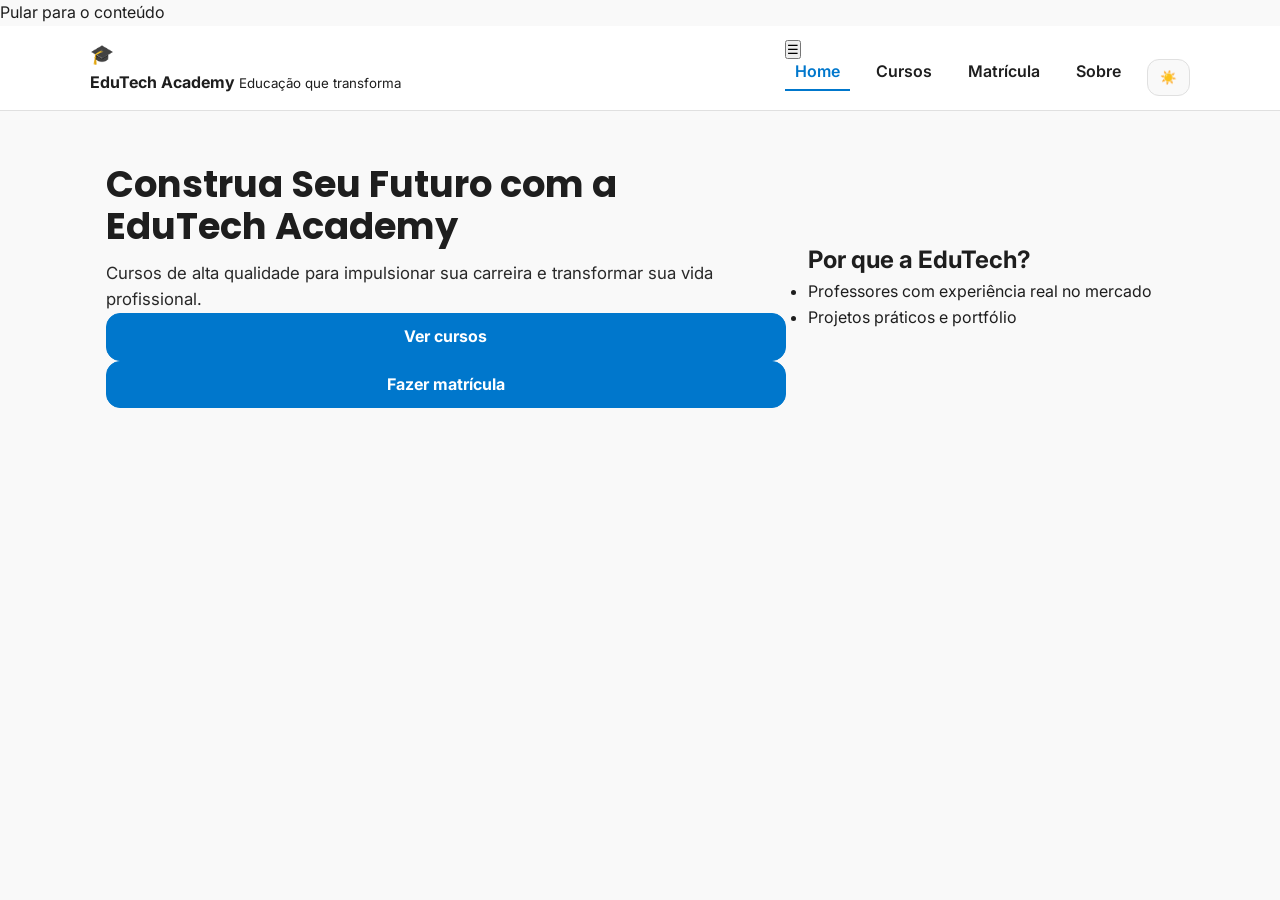
==== index.html @ 689e60e4 "first commit" ====
<html lang="pt-br">
<head>
  <meta charset="UTF-8" />
  <meta name="viewport" content="width=device-width, initial-scale=1.0" />
  <title>EduTech Academy | Home</title>

  <link rel="preconnect" href="https://fonts.googleapis.com" />
  <link rel="preconnect" href="https://fonts.gstatic.com" crossorigin />
  <link href="https://fonts.googleapis.com/css2?family=Inter:wght@300;400;500;600;700&family=Poppins:wght@500;600;700;800&display=swap" rel="stylesheet" />

  <link rel="stylesheet" href="style.css" />
  <script defer src="script.js"></script>
</head>
<body>
  <a class="skip-link" href="#conteudo">Pular para o conteúdo</a>

  <header class="site-header">
    <div class="container header-content">
      <div class="brand">
        <span class="logo" aria-hidden="true">🎓</span>
        <div>
          <strong class="brand-name">EduTech Academy</strong>
          <small class="brand-tagline">Educação que transforma</small>
        </div>
      </div>

      <nav class="nav" aria-label="Menu principal">
        <button class="nav-toggle" aria-label="Abrir menu" aria-expanded="false">☰</button>
        <ul class="nav-list">
          <li><a class="active" href="index.html">Home</a></li>
          <li><a href="cursos.html">Cursos</a></li>
          <li><a href="#matricula">Matrícula</a></li>
          <li><a href="#sobre">Sobre</a></li>
          <li>
            <button class="theme-btn" id="themeToggle" type="button" aria-label="Alternar tema">
              <span class="theme-icon" aria-hidden="true">🌙</span>
              <span class="theme-text">Tema</span>
            </button>
          </li>
        </ul>
      </nav>
    </div>
  </header>

  <main id="conteudo">
    <section class="hero">
      <div class="container hero-grid">
        <div class="hero-text">
          <h1>Construa Seu Futuro com a EduTech Academy</h1>
          <p>
            Cursos de alta qualidade para impulsionar sua carreira e transformar sua vida
            profissional.
          </p>
          <div class="hero-actions">
            <a class="btn" href="cursos.html">Ver cursos</a>
            <a class="btn btn-outline" href="#matricula">Fazer matrícula</a>
          </div>
        </div>

        <div class="hero-card" aria-label="Destaque">
          <h2>Por que a EduTech?</h2>
          <ul class="checklist">
            <li>Professores com experiência real no mercado</li>
            <li>Projetos práticos e portfólio</li>
</html>
---- style.css ----
@import url('https://fonts.googleapis.com/css2?family=Inter:wght@400;500;600&family=Poppins:wght@600;700&display=swap');

:root {
  /* Tipografia */
  --font-title: "Poppins", sans-serif;
  --font-body: "Inter", sans-serif;

  /* Modo Claro */
  --bg: #F9F9F9;
  --text: #1E1E1E;
  --primary: #0077CC;
  --card: #FFFFFF;
  --hover: #005FA3;
  --border: #E0E0E0;

  --shadow: 0 10px 30px rgba(0,0,0,0.08);
  --radius: 16px;
  --container: 1100px;
}

body.dark {
  /* Modo Escuro */
  --bg: #1E1E1E;
  --text: #F9F9F9;
  --primary: #4DA6FF;
  --card: #2C2C2C;
  --hover: #66BFFF;
  --border: #444444;

  --shadow: 0 10px 30px rgba(0,0,0,0.25);
}

* {
  margin: 0;
  padding: 0;
  box-sizing: border-box;
}

html { scroll-behavior: smooth; }

body {
  font-family: var(--font-body);
  background: var(--bg);
  color: var(--text);
  min-height: 100vh;
  line-height: 1.6;
}

img { max-width: 100%; display: block; }

a { text-decoration: none; color: inherit; }

.container {
  width: 100%;
  max-width: var(--container);
  margin: 0 auto;
  padding: 0 16px;
}

/* =========================
   HEADER
========================= */
header {
  border-bottom: 1px solid var(--border);
  background: var(--card);
  position: sticky;
  top: 0;
  z-index: 50;
}

.header-content {
  display: flex;
  align-items: center;
  justify-content: space-between;
  padding: 14px 0;
  gap: 20px;
}

.logo {
  font-family: var(--font-title);
  font-weight: 700;
  font-size: 1.2rem;
  color: var(--primary);
  letter-spacing: 0.3px;
}

nav ul {
  list-style: none;
  display: flex;
  gap: 16px;
  flex-wrap: wrap;
}

nav a {
  padding: 8px 10px;
  border-radius: 10px;
  font-weight: 600;
  transition: 0.2s;
}

nav a:hover {
  background: rgba(0, 119, 204, 0.10);
  color: var(--hover);
}

nav a.active {
  color: var(--primary);
  border-bottom: 2px solid var(--primary);
  border-radius: 0;
}

.theme-btn {
  border: 1px solid var(--border);
  background: var(--bg);
  color: var(--text);
  padding: 10px 12px;
  border-radius: 12px;
  cursor: pointer;
  transition: 0.2s;
  font-weight: 600;
}

.theme-btn:hover {
  border-color: var(--primary);
}

/* =========================
   HERO
========================= */
.hero {
  padding: 52px 0 24px;
}

.hero-grid {
  display: grid;
  grid-template-columns: 1.3fr 0.7fr;
  gap: 22px;
  align-items: center;
}

.hero h1 {
  font-family: var(--font-title);
  font-size: 2.3rem;
  line-height: 1.15;
  margin-bottom: 12px;
}

.hero p {
  font-size: 1.05rem;
  opacity: 0.95;
}

.hero-box {
  background: var(--card);
  border: 1px solid var(--border);
  border-radius: var(--radius);
  padding: 18px;
  box-shadow: var(--shadow);
}

.hero-box h3 {
  font-family: var(--font-title);
  margin-bottom: 8px;
}

.badges {
  display: flex;
  flex-wrap: wrap;
  gap: 10px;
  margin-top: 12px;
}

.badge {
  border: 1px solid var(--border);
  padding: 8px 10px;
  border-radius: 999px;
  font-weight: 600;
  font-size: 0.9rem;
  background: rgba(0, 119, 204, 0.07);
}

/* =========================
   SECTION
========================= */
section {
  padding: 26px 0;
}

.section-title {
  font-family: var(--font-title);
  font-size: 1.6rem;
  margin-bottom: 10px;
}

.section-subtitle {
  opacity: 0.9;
  margin-bottom: 18px;
}

/* =========================
   CARDS CURSOS
========================= */
.cards {
  display: grid;
  grid-template-columns: repeat(4, 1fr);
  gap: 16px;
}

.card {
  background: var(--card);
  border: 1px solid var(--border);
  border-radius: var(--radius);
  overflow: hidden;
  box-shadow: var(--shadow);
  display: flex;
  flex-direction: column;
}

.card .thumb {
  height: 150px;
  background: linear-gradient(135deg, rgba(0,119,204,0.18), rgba(0,119,204,0.05));
  display: flex;
  align-items: center;
  justify-content: center;
  font-family: var(--font-title);
  font-size: 1.05rem;
  padding: 10px;
  text-align: center;
}

.card .content {
  padding: 14px;
  display: flex;
  flex-direction: column;
  gap: 10px;
  flex: 1;
}

.card h3 {
  font-family: var(--font-title);
  font-size: 1.1rem;
  line-height: 1.2;
}

.card ul {
  list-style: none;
  display: grid;
  gap: 6px;
  font-weight: 500;
}

.card .btn {
  margin-top: auto;
}

/* =========================
   BOTÕES
========================= */
.btn {
  display: inline-block;
  width: 100%;
  text-align: center;
  padding: 10px 12px;
  border-radius: 14px;
  border: 1px solid var(--primary);
  background: var(--primary);
  color: #fff;
  font-weight: 700;
  cursor: pointer;
  transition: 0.2s;
}

.btn:hover {
  background: var(--hover);
  border-color: var(--hover);
}

.btn.secondary {
  background: transparent;
  color: var(--primary);
}

.btn.secondary:hover {
  background: rgba(0, 119, 204, 0.12);
  border-color: var(--hover);
  color: var(--hover);
}

/* =========================
   MATRÍCULA (FORM + SIDEBAR)
========================= */
.enroll-grid {
  display: grid;
  grid-template-columns: 1.2fr 0.8fr;
  gap: 16px;
  align-items: start;
}

.form-box, .sidebar {
  background: var(--card);
  border: 1px solid var(--border);
  border-radius: var(--radius);
  padding: 18px;
  box-shadow: var(--shadow);
}

.form-box h3 {
  font-family: var(--font-title);
  margin-bottom: 8px;
}

.form-grid {
  display: grid;
  grid-template-columns: 1fr 1fr;
  gap: 14px;
  margin-top: 14px;
}

.field {
  display: flex;
  flex-direction: column;
  gap: 6px;
}

.field label {
  font-weight: 700;
}

.field input, .field select {
  border: 1px solid var(--border);
  background: var(--bg);
  color: var(--text);
  padding: 11px 12px;
  border-radius: 12px;
  outline: none;
  transition: 0.2s;
}

.field input:focus, .field select:focus {
  border-color: var(--primary);
}

.field small {
  color: #ff3b3b;
  font-weight: 700;
  min-height: 18px;
}

.full {
  grid-column: 1 / -1;
}

.sidebar h3 {
  font-family: var(--font-title);
  margin-bottom: 10px;
}

.sidebar ul {
  list-style: none;
  display: grid;
  gap: 10px;
}

.sidebar li {
  border: 1px solid var(--border);
  padding: 10px 12px;
  border-radius: 14px;
  font-weight: 600;
  background: rgba(0, 119, 204, 0.06);
}

/* =========================
   PÁGINA CURSO (DETALHES)
========================= */
.course-page {
  padding: 32px 0;
}

.course-grid {
  display: grid;
  grid-template-columns: 1.25fr 0.75fr;
  gap: 16px;
  align-items: start;
}

.course-main, .course-info {
  background: var(--card);
  border: 1px solid var(--border);
  border-radius: var(--radius);
  padding: 18px;
  box-shadow: var(--shadow);
}

.course-main h1 {
  font-family: var(--font-title);
  font-size: 2rem;
  margin-bottom: 10px;
}

.course-main p {
  margin-bottom: 12px;
  opacity: 0.95;
}

.course-main h3 {
  font-family: var(--font-title);
  margin: 18px 0 10px;
}

.course-main ul {
  padding-left: 18px;
  display: grid;
  gap: 6px;
}

.course-info h3 {
  font-family: var(--font-title);
  margin-bottom: 10px;
}

.course-info ul {
  list-style: none;
  display: grid;
  gap: 10px;
  font-weight: 600;
  margin-bottom: 14px;
}

.actions {
  display: grid;
  gap: 10px;
}

/* =========================
   FOOTER
========================= */
footer {
  border-top: 1px solid var(--border);
  margin-top: 26px;
  background: var(--card);
}

.footer-grid {
  padding: 24px 0;
  display: grid;
  grid-template-columns: 1.2fr 1fr 1fr;
  gap: 18px;
}

.footer-grid h4 {
  font-family: var(--font-title);
  margin-bottom: 8px;
}

.footer-grid p, .footer-grid li, .footer-grid a {
  opacity: 0.95;
}

.footer-grid ul {
  list-style: none;
  display: grid;
  gap: 6px;
}

.footer-bottom {
  border-top: 1px solid var(--border);
  padding: 12px 0;
  text-align: center;
  opacity: 0.85;
}

/* =========================
   RESPONSIVO
========================= */
@media (max-width: 980px) {
  .cards {
    grid-template-columns: repeat(2, 1fr);
  }

  .hero-grid, .enroll-grid, .course-grid {
    grid-template-columns: 1fr;
  }
}

@media (max-width: 520px) {
  nav ul {
    gap: 8px;
  }

  .cards {
    grid-template-columns: 1fr;
  }

  .hero h1 {
    font-size: 1.8rem;
  }

  .form-grid {
    grid-template-columns: 1fr;
  }
}
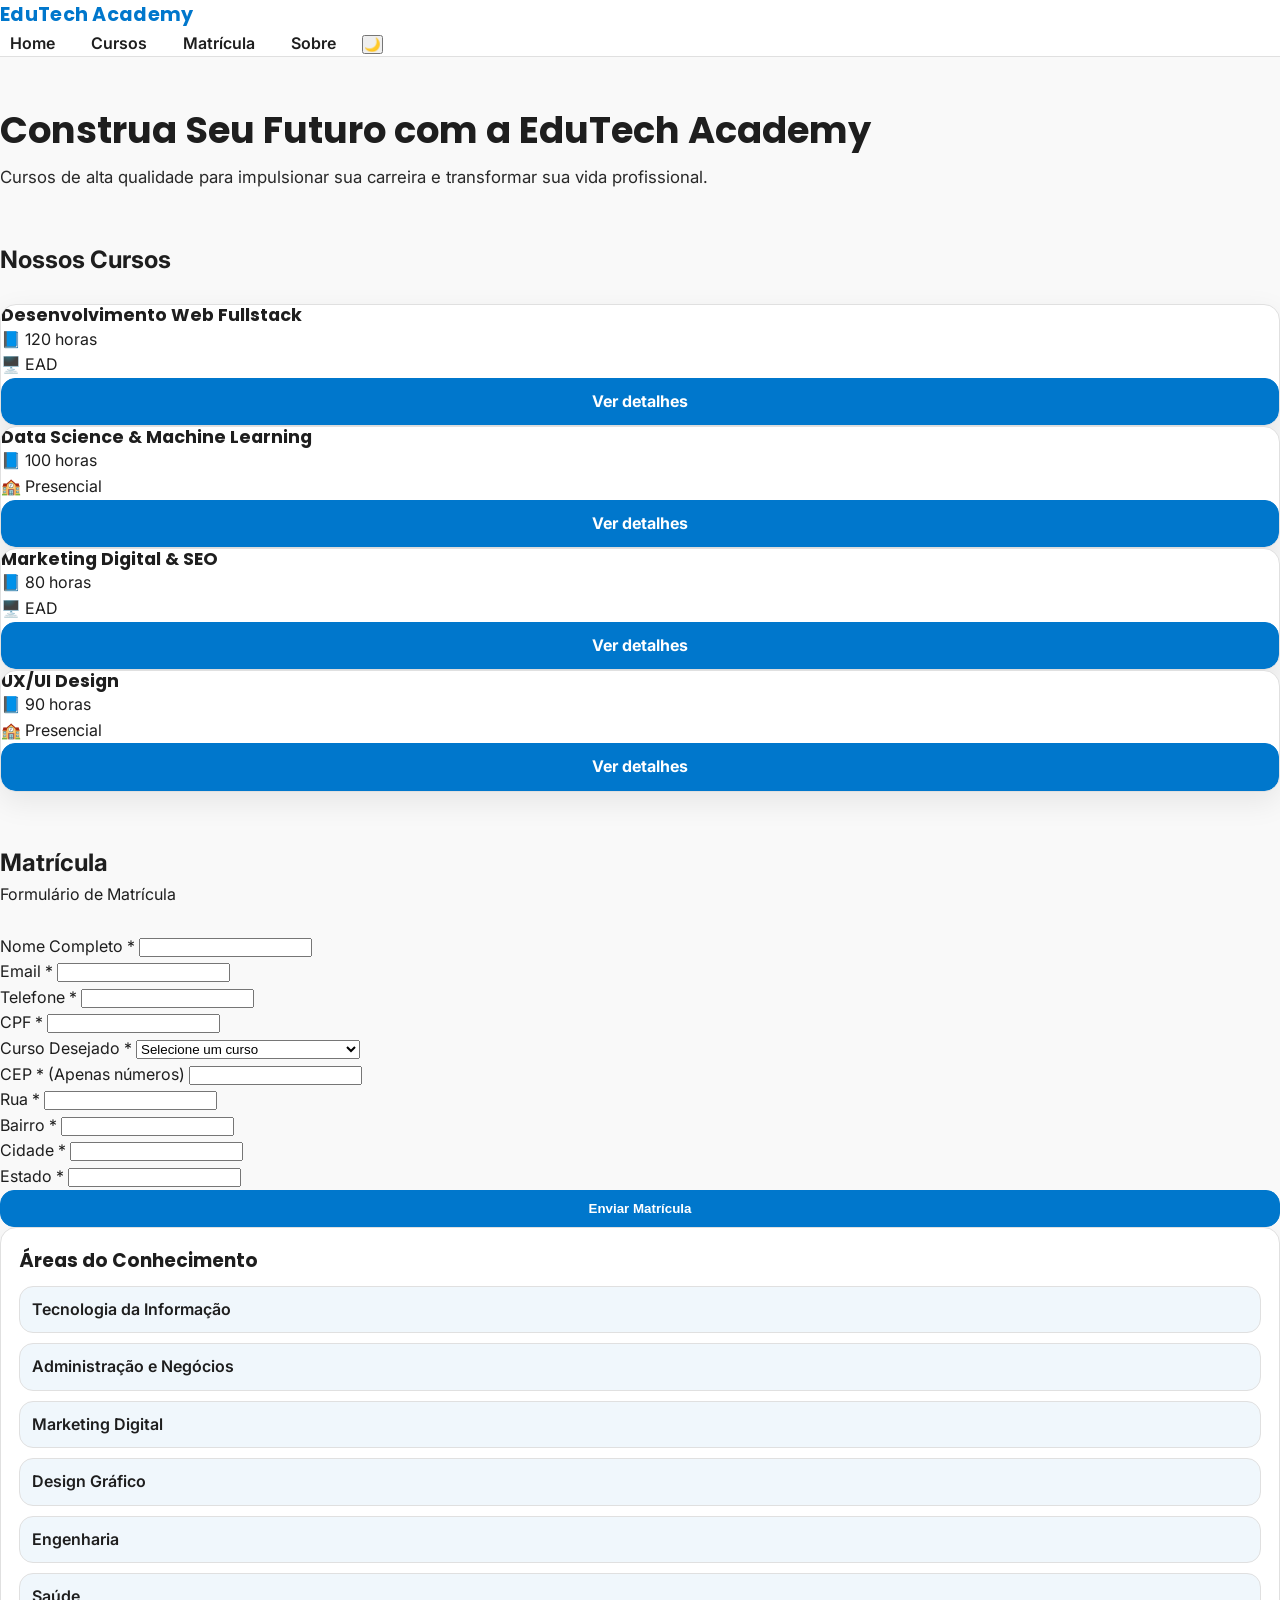
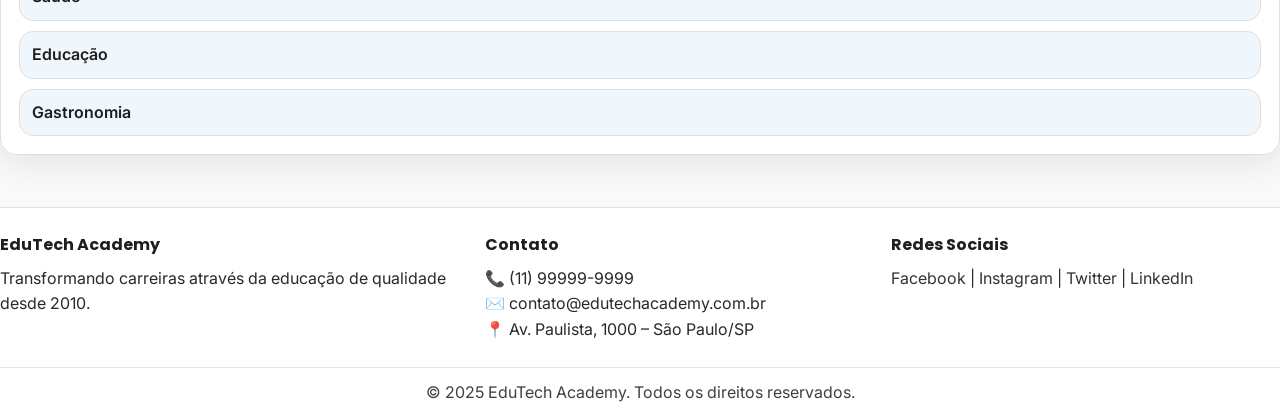
==== commit ffea88ee: "feat:finalizado a estrutura principal do site" ====
--- a/index.html
+++ b/index.html
@@ -1,65 +1,172 @@
-<html lang="pt-br">
+<!DOCTYPE html>
+<html lang="pt-BR">
 <head>
-  <meta charset="UTF-8" />
-  <meta name="viewport" content="width=device-width, initial-scale=1.0" />
-  <title>EduTech Academy | Home</title>
-
-  <link rel="preconnect" href="https://fonts.googleapis.com" />
-  <link rel="preconnect" href="https://fonts.gstatic.com" crossorigin />
-  <link href="https://fonts.googleapis.com/css2?family=Inter:wght@300;400;500;600;700&family=Poppins:wght@500;600;700;800&display=swap" rel="stylesheet" />
-
-  <link rel="stylesheet" href="style.css" />
-  <script defer src="script.js"></script>
+    <meta charset="UTF-8">
+    <meta name="viewport" content="width=device-width, initial-scale=1.0">
+    <title>EduTech Academy | Home</title>
+    <link rel="stylesheet" href="style.css">
 </head>
 <body>
-  <a class="skip-link" href="#conteudo">Pular para o conteúdo</a>
 
-  <header class="site-header">
-    <div class="container header-content">
-      <div class="brand">
-        <span class="logo" aria-hidden="true">🎓</span>
-        <div>
-          <strong class="brand-name">EduTech Academy</strong>
-          <small class="brand-tagline">Educação que transforma</small>
+    <header>
+        <div class="logo">EduTech Academy</div>
+        <nav>
+            <ul>
+                <li><a href="index.html">Home</a></li>
+                <li><a href="cursos.html">Cursos</a></li>
+                <li><a href="#matricula">Matrícula</a></li>
+                <li><a href="#">Sobre</a></li>
+                <li><button id="theme-toggle" class="theme-toggle">🌙</button></li>
+            </ul>
+        </nav>
+    </header>
+
+    <main>
+        <section class="hero">
+            <h1>Construa Seu Futuro com a EduTech Academy</h1>
+            <p>Cursos de alta qualidade para impulsionar sua carreira e transformar sua vida profissional.</p>
+        </section>
+
+        <section class="courses-section">
+            <h2>Nossos Cursos</h2>
+            <br>
+            <div class="courses-grid">
+                <div class="card">
+                    <h3>Desenvolvimento Web Fullstack</h3>
+                    <p>📘 120 horas</p>
+                    <p>🖥️ EAD</p>
+                    <a href="curso-web.html" class="btn">Ver detalhes</a>
+                </div>
+                <div class="card">
+                    <h3>Data Science & Machine Learning</h3>
+                    <p>📘 100 horas</p>
+                    <p>🏫 Presencial</p>
+                    <a href="curso-datascience.html" class="btn">Ver detalhes</a>
+                </div>
+                <div class="card">
+                    <h3>Marketing Digital & SEO</h3>
+                    <p>📘 80 horas</p>
+                    <p>🖥️ EAD</p>
+                    <a href="curso-marketing.html" class="btn">Ver detalhes</a>
+                </div>
+                <div class="card">
+                    <h3>UX/UI Design</h3>
+                    <p>📘 90 horas</p>
+                    <p>🏫 Presencial</p>
+                    <a href="curso-uxui.html" class="btn">Ver detalhes</a>
+                </div>
+            </div>
+        </section>
+
+        <section id="matricula" class="content-wrapper">
+            <div class="form-section">
+                <h2>Matrícula</h2>
+                <p>Formulário de Matrícula</p>
+                <br>
+                <form id="matricula-form">
+                    <div class="form-group">
+                        <label for="nome">Nome Completo *</label>
+                        <input type="text" id="nome" name="nome">
+                        <span class="error-msg" id="nome-error"></span>
+                    </div>
+                    <div class="form-group">
+                        <label for="email">Email *</label>
+                        <input type="text" id="email" name="email">
+                        <span class="error-msg" id="email-error"></span>
+                    </div>
+                    <div class="form-group">
+                        <label for="telefone">Telefone *</label>
+                        <input type="text" id="telefone" name="telefone">
+                        <span class="error-msg" id="telefone-error"></span>
+                    </div>
+                    <div class="form-group">
+                        <label for="cpf">CPF *</label>
+                        <input type="text" id="cpf" name="cpf">
+                        <span class="error-msg" id="cpf-error"></span>
+                    </div>
+                    <div class="form-group">
+                        <label for="curso">Curso Desejado *</label>
+                        <select id="curso" name="curso">
+                            <option value="">Selecione um curso</option>
+                            <option value="web">Desenvolvimento Web Fullstack</option>
+                            <option value="data">Data Science & Machine Learning</option>
+                            <option value="marketing">Marketing Digital & SEO</option>
+                            <option value="uxui">UX/UI Design</option>
+                        </select>
+                        <span class="error-msg" id="curso-error"></span>
+                    </div>
+                    <div class="form-group">
+                        <label for="cep">CEP * (Apenas números)</label>
+                        <input type="text" id="cep" name="cep" maxlength="8">
+                        <span class="error-msg" id="cep-error"></span>
+                    </div>
+                    <div class="form-group">
+                        <label for="rua">Rua *</label>
+                        <input type="text" id="rua" name="rua">
+                        <span class="error-msg" id="rua-error"></span>
+                    </div>
+                    <div class="form-group">
+                        <label for="bairro">Bairro *</label>
+                        <input type="text" id="bairro" name="bairro">
+                        <span class="error-msg" id="bairro-error"></span>
+                    </div>
+                    <div class="form-group">
+                        <label for="cidade">Cidade *</label>
+                        <input type="text" id="cidade" name="cidade">
+                        <span class="error-msg" id="cidade-error"></span>
+                    </div>
+                    <div class="form-group">
+                        <label for="estado">Estado *</label>
+                        <input type="text" id="estado" name="estado">
+                        <span class="error-msg" id="estado-error"></span>
+                    </div>
+                    <button type="submit" class="btn">Enviar Matrícula</button>
+                </form>
+            </div>
+
+            <aside class="sidebar">
+                <h3>Áreas do Conhecimento</h3>
+                <ul>
+                    <li>Tecnologia da Informação</li>
+                    <li>Administração e Negócios</li>
+                    <li>Marketing Digital</li>
+                    <li>Design Gráfico</li>
+                    <li>Engenharia</li>
+                    <li>Saúde</li>
+                    <li>Educação</li>
+                    <li>Gastronomia</li>
+                </ul>
+            </aside>
+        </section>
+    </main>
+
+    <footer>
+        <div class="footer-grid">
+            <div>
+                <h4>EduTech Academy</h4>
+                <p>Transformando carreiras através da educação de qualidade desde 2010.</p>
+            </div>
+            <div>
+                <h4>Contato</h4>
+                <p>📞 (11) 99999-9999</p>
+                <p>✉️ contato@edutechacademy.com.br</p>
+                <p>📍 Av. Paulista, 1000 – São Paulo/SP</p>
+            </div>
+            <div>
+                <h4>Redes Sociais</h4>
+                <p>
+                    <a href="#">Facebook</a> | 
+                    <a href="#">Instagram</a> | 
+                    <a href="#">Twitter</a> | 
+                    <a href="#">LinkedIn</a>
+                </p>
+            </div>
         </div>
-      </div>
+        <div class="footer-bottom">
+            <p>© 2025 EduTech Academy. Todos os direitos reservados.</p>
+        </div>
+    </footer>
 
-      <nav class="nav" aria-label="Menu principal">
-        <button class="nav-toggle" aria-label="Abrir menu" aria-expanded="false">☰</button>
-        <ul class="nav-list">
-          <li><a class="active" href="index.html">Home</a></li>
-          <li><a href="cursos.html">Cursos</a></li>
-          <li><a href="#matricula">Matrícula</a></li>
-          <li><a href="#sobre">Sobre</a></li>
-          <li>
-            <button class="theme-btn" id="themeToggle" type="button" aria-label="Alternar tema">
-              <span class="theme-icon" aria-hidden="true">🌙</span>
-              <span class="theme-text">Tema</span>
-            </button>
-          </li>
-        </ul>
-      </nav>
-    </div>
-  </header>
-
-  <main id="conteudo">
-    <section class="hero">
-      <div class="container hero-grid">
-        <div class="hero-text">
-          <h1>Construa Seu Futuro com a EduTech Academy</h1>
-          <p>
-            Cursos de alta qualidade para impulsionar sua carreira e transformar sua vida
-            profissional.
-          </p>
-          <div class="hero-actions">
-            <a class="btn" href="cursos.html">Ver cursos</a>
-            <a class="btn btn-outline" href="#matricula">Fazer matrícula</a>
-          </div>
-        </div>
-
-        <div class="hero-card" aria-label="Destaque">
-          <h2>Por que a EduTech?</h2>
-          <ul class="checklist">
-            <li>Professores com experiência real no mercado</li>
-            <li>Projetos práticos e portfólio</li>
+    <script src="script.js"></script>
+</body>
 </html>
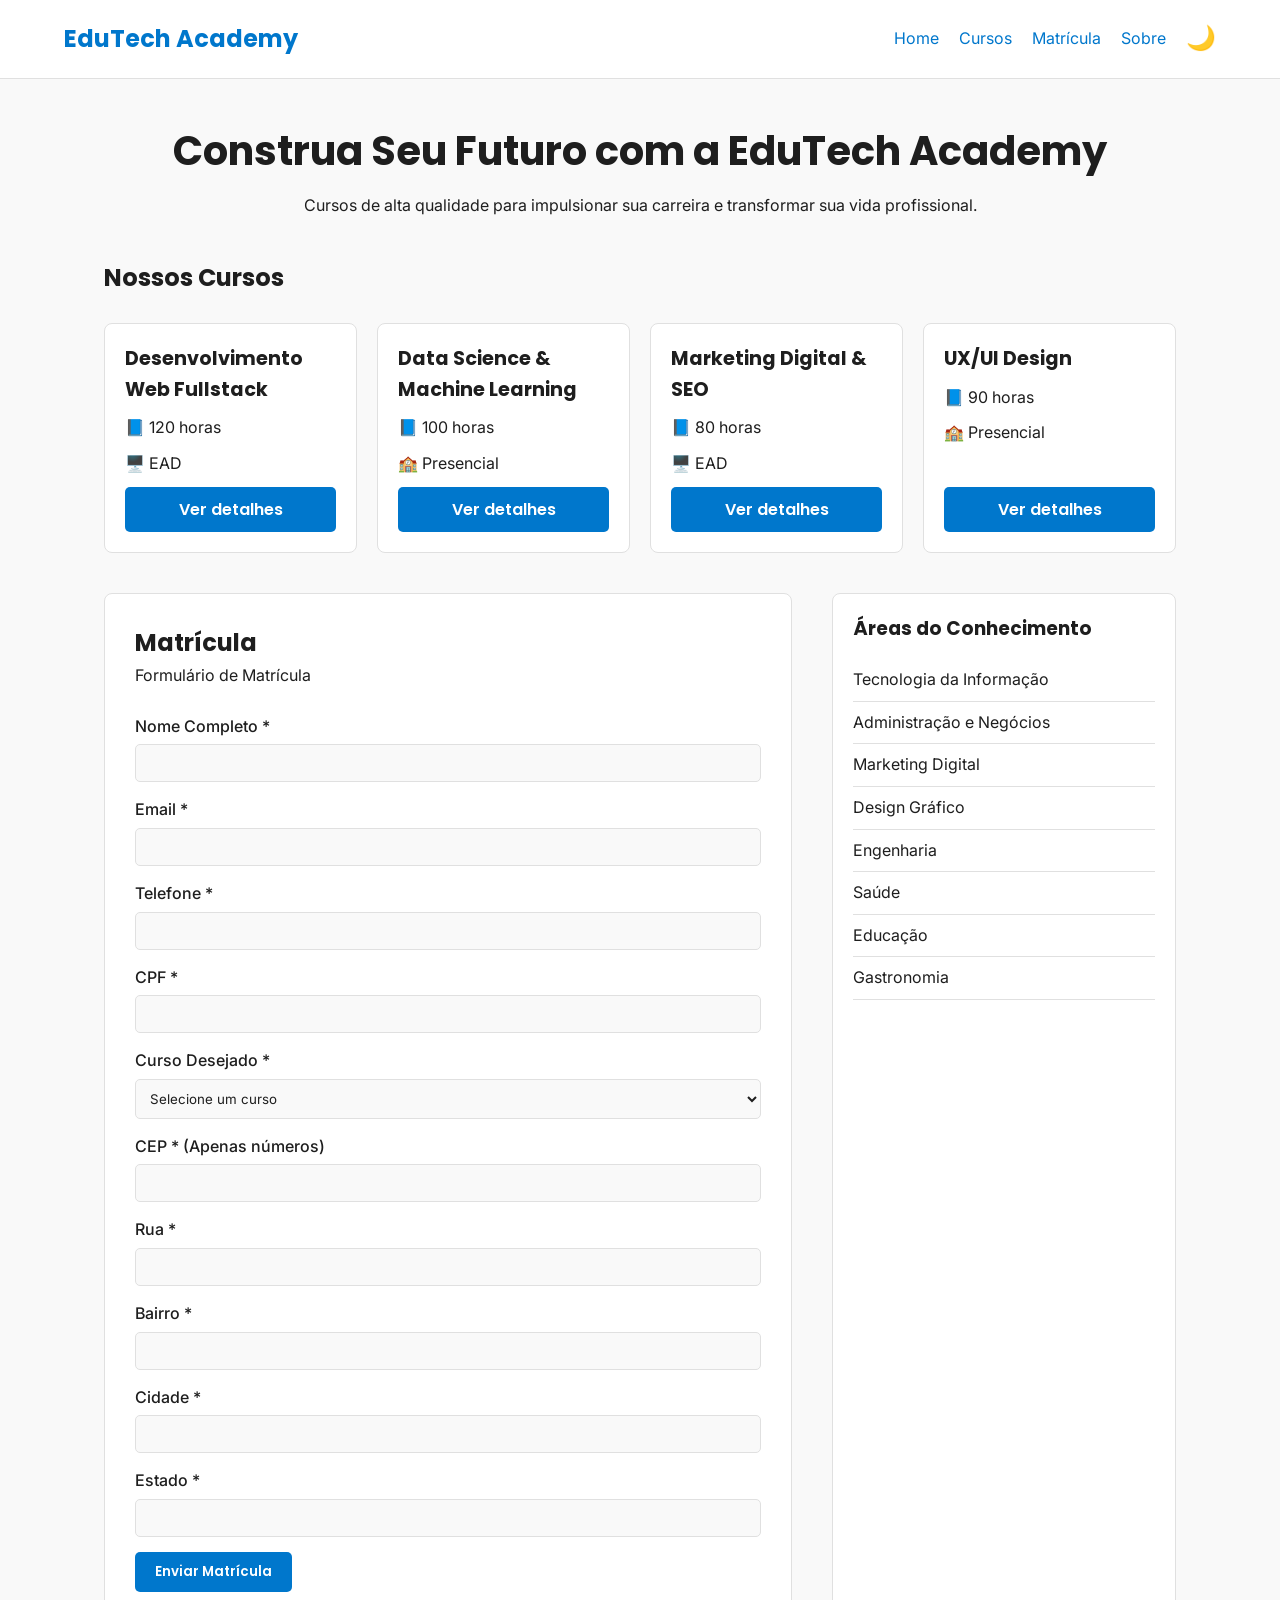
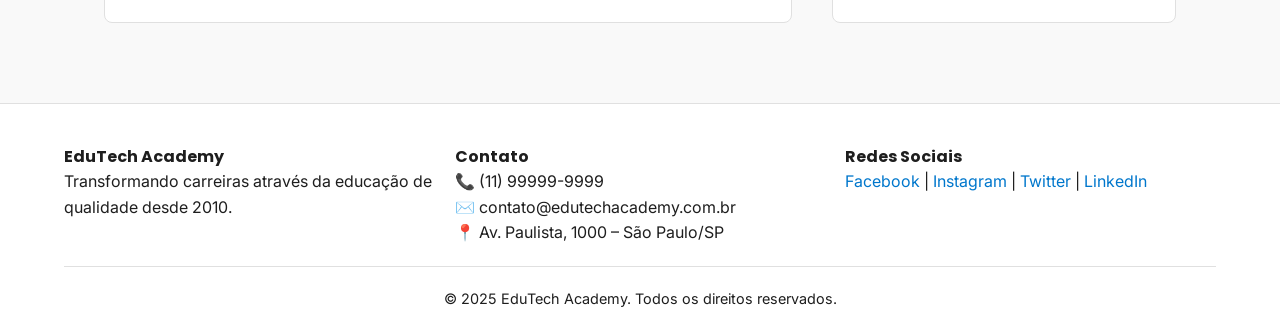
==== commit 12dfa0f3: "feat:arrumando erros" ====
--- a/index.html
+++ b/index.html
@@ -155,10 +155,10 @@
             <div>
                 <h4>Redes Sociais</h4>
                 <p>
-                    <a href="#">Facebook</a> | 
-                    <a href="#">Instagram</a> | 
-                    <a href="#">Twitter</a> | 
-                    <a href="#">LinkedIn</a>
+                    <a href="/imagens/facebook.svg">Facebook</a> | 
+                    <a href="/imagens/instagram.svg">Instagram</a> | 
+                    <a href="/imagens/twitter.svg">Twitter</a> | 
+                    <a href="/imagens/linkedin.svg">LinkedIn</a>
                 </p>
             </div>
         </div>
--- a/style.css
+++ b/style.css
@@ -1,501 +1,258 @@
-@import url('https://fonts.googleapis.com/css2?family=Inter:wght@400;500;600&family=Poppins:wght@600;700&display=swap');
-
+@import url('https://fonts.googleapis.com/css2?family=Inter:wght@400;500;600&family=Poppins:wght@500;600;700&display=swap');
+
+/* Variáveis e Temas */
 :root {
-  /* Tipografia */
-  --font-title: "Poppins", sans-serif;
-  --font-body: "Inter", sans-serif;
-
-  /* Modo Claro */
-  --bg: #F9F9F9;
-  --text: #1E1E1E;
-  --primary: #0077CC;
-  --card: #FFFFFF;
-  --hover: #005FA3;
-  --border: #E0E0E0;
-
-  --shadow: 0 10px 30px rgba(0,0,0,0.08);
-  --radius: 16px;
-  --container: 1100px;
-}
-
-body.dark {
-  /* Modo Escuro */
-  --bg: #1E1E1E;
-  --text: #F9F9F9;
-  --primary: #4DA6FF;
-  --card: #2C2C2C;
-  --hover: #66BFFF;
-  --border: #444444;
-
-  --shadow: 0 10px 30px rgba(0,0,0,0.25);
-}
-
+  --bg-color: #F9F9F9;
+  --text-color: #1E1E1E;
+  --primary-color: #0077CC;
+  --card-bg: #FFFFFF;
+  --hover-color: #005FA3;
+  --border-color: #E0E0E0;
+  --error-color: #D32F2F;
+}
+
+[data-theme="dark"] {
+  --bg-color: #1E1E1E;
+  --text-color: #F9F9F9;
+  --primary-color: #4DA6FF;
+  --card-bg: #2C2C2C;
+  --hover-color: #66BFFF;
+  --border-color: #444444;
+  --error-color: #FF6B6B;
+}
+
+/* Reset Básico */
 * {
   margin: 0;
   padding: 0;
   box-sizing: border-box;
 }
 
-html { scroll-behavior: smooth; }
-
 body {
-  font-family: var(--font-body);
-  background: var(--bg);
-  color: var(--text);
-  min-height: 100vh;
+  font-family: 'Inter', sans-serif;
+  background-color: var(--bg-color);
+  color: var(--text-color);
   line-height: 1.6;
-}
-
-img { max-width: 100%; display: block; }
-
-a { text-decoration: none; color: inherit; }
-
-.container {
-  width: 100%;
-  max-width: var(--container);
-  margin: 0 auto;
-  padding: 0 16px;
-}
-
-/* =========================
-   HEADER
-========================= */
+  transition: background-color 0.3s, color 0.3s;
+}
+
+h1, h2, h3, h4 {
+  font-family: 'Poppins', sans-serif;
+}
+
+a {
+  text-decoration: none;
+  color: var(--primary-color);
+  transition: color 0.3s;
+}
+
+a:hover {
+  color: var(--hover-color);
+}
+
+.btn {
+  display: inline-block;
+  background-color: var(--primary-color);
+  color: #FFF;
+  padding: 10px 20px;
+  border-radius: 5px;
+  border: none;
+  cursor: pointer;
+  font-family: 'Poppins', sans-serif;
+  font-weight: 600;
+  transition: background-color 0.3s;
+  text-align: center;
+}
+
+.btn:hover {
+  background-color: var(--hover-color);
+  color: #FFF;
+}
+
+/* Cabeçalho */
 header {
-  border-bottom: 1px solid var(--border);
-  background: var(--card);
-  position: sticky;
-  top: 0;
-  z-index: 50;
-}
-
-.header-content {
+  background-color: var(--card-bg);
+  border-bottom: 1px solid var(--border-color);
+  padding: 20px 5%;
   display: flex;
+  justify-content: space-between;
   align-items: center;
-  justify-content: space-between;
-  padding: 14px 0;
-  gap: 20px;
 }
 
 .logo {
-  font-family: var(--font-title);
+  font-family: 'Poppins', sans-serif;
+  font-size: 1.5rem;
   font-weight: 700;
-  font-size: 1.2rem;
-  color: var(--primary);
-  letter-spacing: 0.3px;
+  color: var(--primary-color);
 }
 
 nav ul {
   list-style: none;
   display: flex;
-  gap: 16px;
-  flex-wrap: wrap;
-}
-
-nav a {
-  padding: 8px 10px;
-  border-radius: 10px;
-  font-weight: 600;
-  transition: 0.2s;
-}
-
-nav a:hover {
-  background: rgba(0, 119, 204, 0.10);
-  color: var(--hover);
-}
-
-nav a.active {
-  color: var(--primary);
-  border-bottom: 2px solid var(--primary);
-  border-radius: 0;
-}
-
-.theme-btn {
-  border: 1px solid var(--border);
-  background: var(--bg);
-  color: var(--text);
-  padding: 10px 12px;
-  border-radius: 12px;
+  gap: 20px;
+  align-items: center;
+}
+
+.theme-toggle {
+  background: none;
+  border: none;
+  font-size: 1.5rem;
   cursor: pointer;
-  transition: 0.2s;
-  font-weight: 600;
-}
-
-.theme-btn:hover {
-  border-color: var(--primary);
-}
-
-/* =========================
-   HERO
-========================= */
+}
+
+/* Estrutura Principal */
+main {
+  padding: 40px 5%;
+  max-width: 1200px;
+  margin: 0 auto;
+}
+
 .hero {
-  padding: 52px 0 24px;
-}
-
-.hero-grid {
-  display: grid;
-  grid-template-columns: 1.3fr 0.7fr;
-  gap: 22px;
-  align-items: center;
+  text-align: center;
+  margin-bottom: 40px;
 }
 
 .hero h1 {
-  font-family: var(--font-title);
-  font-size: 2.3rem;
-  line-height: 1.15;
-  margin-bottom: 12px;
-}
-
-.hero p {
-  font-size: 1.05rem;
-  opacity: 0.95;
-}
-
-.hero-box {
-  background: var(--card);
-  border: 1px solid var(--border);
-  border-radius: var(--radius);
-  padding: 18px;
-  box-shadow: var(--shadow);
-}
-
-.hero-box h3 {
-  font-family: var(--font-title);
-  margin-bottom: 8px;
-}
-
-.badges {
-  display: flex;
-  flex-wrap: wrap;
-  gap: 10px;
-  margin-top: 12px;
-}
-
-.badge {
-  border: 1px solid var(--border);
-  padding: 8px 10px;
-  border-radius: 999px;
-  font-weight: 600;
-  font-size: 0.9rem;
-  background: rgba(0, 119, 204, 0.07);
-}
-
-/* =========================
-   SECTION
-========================= */
-section {
-  padding: 26px 0;
-}
-
-.section-title {
-  font-family: var(--font-title);
-  font-size: 1.6rem;
+  font-size: 2.5rem;
   margin-bottom: 10px;
 }
 
-.section-subtitle {
-  opacity: 0.9;
-  margin-bottom: 18px;
-}
-
-/* =========================
-   CARDS CURSOS
-========================= */
-.cards {
-  display: grid;
-  grid-template-columns: repeat(4, 1fr);
-  gap: 16px;
+/* Cards de Cursos */
+.courses-grid {
+  display: grid;
+  grid-template-columns: repeat(auto-fit, minmax(250px, 1fr));
+  gap: 20px;
+  margin-bottom: 40px;
 }
 
 .card {
-  background: var(--card);
-  border: 1px solid var(--border);
-  border-radius: var(--radius);
-  overflow: hidden;
-  box-shadow: var(--shadow);
-  display: flex;
-  flex-direction: column;
-}
-
-.card .thumb {
-  height: 150px;
-  background: linear-gradient(135deg, rgba(0,119,204,0.18), rgba(0,119,204,0.05));
-  display: flex;
-  align-items: center;
-  justify-content: center;
-  font-family: var(--font-title);
-  font-size: 1.05rem;
-  padding: 10px;
-  text-align: center;
-}
-
-.card .content {
-  padding: 14px;
+  background-color: var(--card-bg);
+  border: 1px solid var(--border-color);
+  border-radius: 8px;
+  padding: 20px;
   display: flex;
   flex-direction: column;
   gap: 10px;
-  flex: 1;
 }
 
 .card h3 {
-  font-family: var(--font-title);
-  font-size: 1.1rem;
-  line-height: 1.2;
-}
-
-.card ul {
-  list-style: none;
-  display: grid;
-  gap: 6px;
-  font-weight: 500;
+  font-size: 1.2rem;
 }
 
 .card .btn {
   margin-top: auto;
 }
 
-/* =========================
-   BOTÕES
-========================= */
-.btn {
-  display: inline-block;
+/* Layout Matrícula e Sidebar */
+.content-wrapper {
+  display: grid;
+  grid-template-columns: 2fr 1fr;
+  gap: 40px;
+}
+
+/* Formulário */
+.form-section {
+  background-color: var(--card-bg);
+  padding: 30px;
+  border-radius: 8px;
+  border: 1px solid var(--border-color);
+}
+
+.form-group {
+  margin-bottom: 15px;
+}
+
+.form-group label {
+  display: block;
+  font-weight: 500;
+  margin-bottom: 5px;
+}
+
+.form-group input, .form-group select {
   width: 100%;
-  text-align: center;
-  padding: 10px 12px;
-  border-radius: 14px;
-  border: 1px solid var(--primary);
-  background: var(--primary);
-  color: #fff;
-  font-weight: 700;
-  cursor: pointer;
-  transition: 0.2s;
-}
-
-.btn:hover {
-  background: var(--hover);
-  border-color: var(--hover);
-}
-
-.btn.secondary {
-  background: transparent;
-  color: var(--primary);
-}
-
-.btn.secondary:hover {
-  background: rgba(0, 119, 204, 0.12);
-  border-color: var(--hover);
-  color: var(--hover);
-}
-
-/* =========================
-   MATRÍCULA (FORM + SIDEBAR)
-========================= */
-.enroll-grid {
-  display: grid;
-  grid-template-columns: 1.2fr 0.8fr;
-  gap: 16px;
-  align-items: start;
-}
-
-.form-box, .sidebar {
-  background: var(--card);
-  border: 1px solid var(--border);
-  border-radius: var(--radius);
-  padding: 18px;
-  box-shadow: var(--shadow);
-}
-
-.form-box h3 {
-  font-family: var(--font-title);
-  margin-bottom: 8px;
-}
-
-.form-grid {
-  display: grid;
-  grid-template-columns: 1fr 1fr;
-  gap: 14px;
-  margin-top: 14px;
-}
-
-.field {
-  display: flex;
-  flex-direction: column;
-  gap: 6px;
-}
-
-.field label {
-  font-weight: 700;
-}
-
-.field input, .field select {
-  border: 1px solid var(--border);
-  background: var(--bg);
-  color: var(--text);
-  padding: 11px 12px;
-  border-radius: 12px;
-  outline: none;
-  transition: 0.2s;
-}
-
-.field input:focus, .field select:focus {
-  border-color: var(--primary);
-}
-
-.field small {
-  color: #ff3b3b;
-  font-weight: 700;
-  min-height: 18px;
-}
-
-.full {
-  grid-column: 1 / -1;
-}
-
-.sidebar h3 {
-  font-family: var(--font-title);
-  margin-bottom: 10px;
+  padding: 10px;
+  border: 1px solid var(--border-color);
+  border-radius: 5px;
+  background-color: var(--bg-color);
+  color: var(--text-color);
+  font-family: 'Inter', sans-serif;
+}
+
+.error-msg {
+  color: var(--error-color);
+  font-size: 0.85rem;
+  margin-top: 5px;
+  display: none;
+}
+
+/* Sidebar */
+.sidebar {
+  background-color: var(--card-bg);
+  padding: 20px;
+  border-radius: 8px;
+  border: 1px solid var(--border-color);
 }
 
 .sidebar ul {
   list-style: none;
-  display: grid;
-  gap: 10px;
+  margin-top: 15px;
 }
 
 .sidebar li {
-  border: 1px solid var(--border);
-  padding: 10px 12px;
-  border-radius: 14px;
-  font-weight: 600;
-  background: rgba(0, 119, 204, 0.06);
-}
-
-/* =========================
-   PÁGINA CURSO (DETALHES)
-========================= */
-.course-page {
-  padding: 32px 0;
-}
-
-.course-grid {
-  display: grid;
-  grid-template-columns: 1.25fr 0.75fr;
-  gap: 16px;
-  align-items: start;
-}
-
-.course-main, .course-info {
-  background: var(--card);
-  border: 1px solid var(--border);
-  border-radius: var(--radius);
-  padding: 18px;
-  box-shadow: var(--shadow);
-}
-
-.course-main h1 {
-  font-family: var(--font-title);
-  font-size: 2rem;
+  padding: 8px 0;
+  border-bottom: 1px solid var(--border-color);
+}
+
+/* Curso Detalhes */
+.course-details {
+  display: grid;
+  grid-template-columns: 2fr 1fr;
+  gap: 40px;
+}
+
+.course-info-box {
+  background-color: var(--card-bg);
+  padding: 20px;
+  border: 1px solid var(--border-color);
+  border-radius: 8px;
+}
+
+.course-info-box ul {
+  list-style: none;
+  margin-bottom: 20px;
+}
+
+.course-info-box li {
   margin-bottom: 10px;
 }
 
-.course-main p {
-  margin-bottom: 12px;
-  opacity: 0.95;
-}
-
-.course-main h3 {
-  font-family: var(--font-title);
-  margin: 18px 0 10px;
-}
-
-.course-main ul {
-  padding-left: 18px;
-  display: grid;
-  gap: 6px;
-}
-
-.course-info h3 {
-  font-family: var(--font-title);
-  margin-bottom: 10px;
-}
-
-.course-info ul {
-  list-style: none;
-  display: grid;
-  gap: 10px;
-  font-weight: 600;
-  margin-bottom: 14px;
-}
-
-.actions {
-  display: grid;
-  gap: 10px;
-}
-
-/* =========================
-   FOOTER
-========================= */
+/* Rodapé */
 footer {
-  border-top: 1px solid var(--border);
-  margin-top: 26px;
-  background: var(--card);
+  background-color: var(--card-bg);
+  border-top: 1px solid var(--border-color);
+  padding: 40px 5% 20px;
+  margin-top: 40px;
 }
 
 .footer-grid {
-  padding: 24px 0;
-  display: grid;
-  grid-template-columns: 1.2fr 1fr 1fr;
-  gap: 18px;
-}
-
-.footer-grid h4 {
-  font-family: var(--font-title);
-  margin-bottom: 8px;
-}
-
-.footer-grid p, .footer-grid li, .footer-grid a {
-  opacity: 0.95;
-}
-
-.footer-grid ul {
-  list-style: none;
-  display: grid;
-  gap: 6px;
+  display: grid;
+  grid-template-columns: repeat(auto-fit, minmax(200px, 1fr));
+  gap: 20px;
+  margin-bottom: 20px;
 }
 
 .footer-bottom {
-  border-top: 1px solid var(--border);
-  padding: 12px 0;
   text-align: center;
-  opacity: 0.85;
-}
-
-/* =========================
-   RESPONSIVO
-========================= */
-@media (max-width: 980px) {
-  .cards {
-    grid-template-columns: repeat(2, 1fr);
-  }
-
-  .hero-grid, .enroll-grid, .course-grid {
+  padding-top: 20px;
+  border-top: 1px solid var(--border-color);
+  font-size: 0.9rem;
+}
+
+@media (max-width: 768px) {
+  .content-wrapper, .course-details {
     grid-template-columns: 1fr;
   }
-}
-
-@media (max-width: 520px) {
   nav ul {
-    gap: 8px;
+    flex-wrap: wrap;
   }
-
-  .cards {
-    grid-template-columns: 1fr;
-  }
-
-  .hero h1 {
-    font-size: 1.8rem;
-  }
-
-  .form-grid {
-    grid-template-columns: 1fr;
-  }
-}
+}
